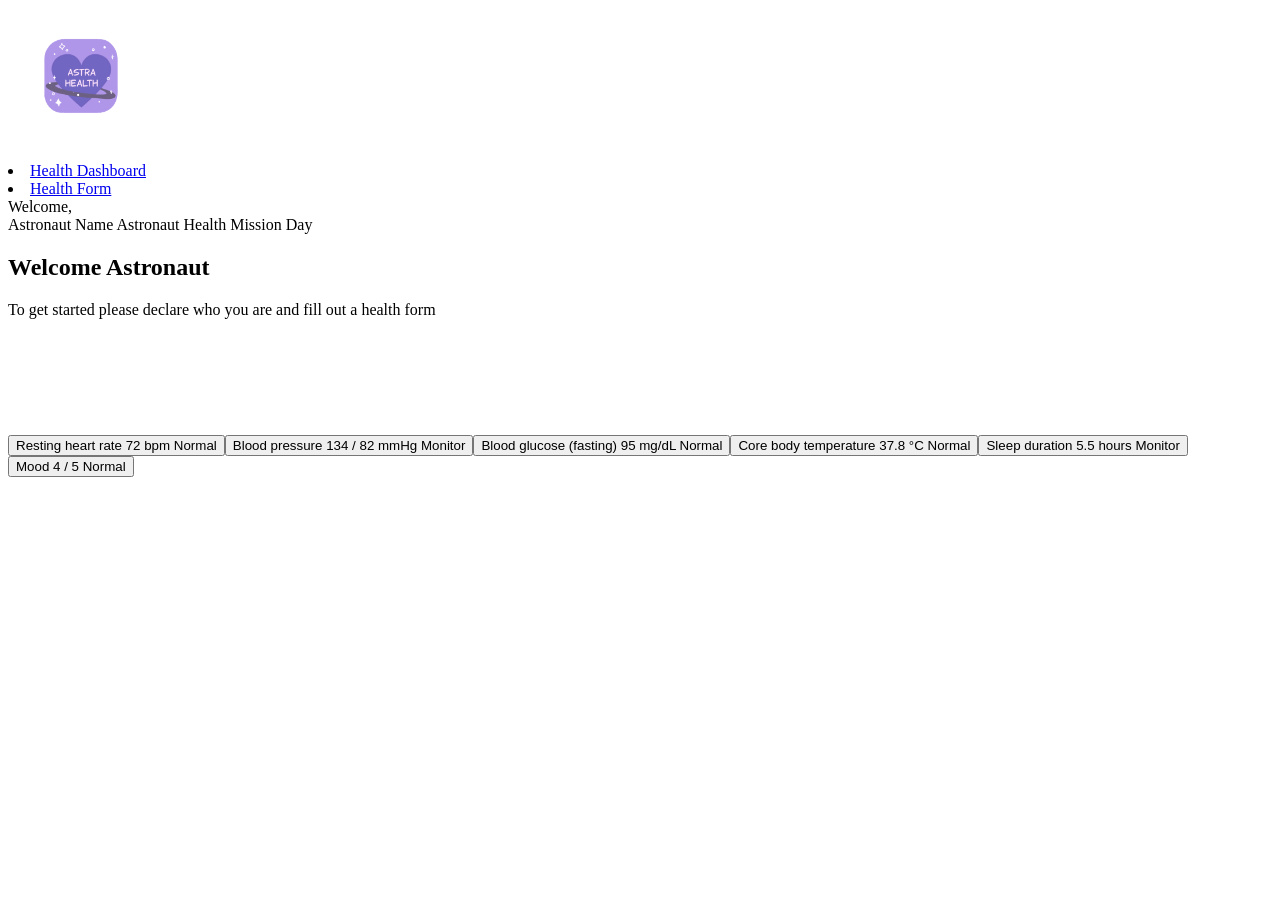
==== index.html @ d6a4c57e "Add logo and nav for landing page. Begin to work on welcome panel" ====
<!DOCTYPE html>
<html lang="en">
    <head>
        <meta charset="utf-8">
        <meta http-equiv="X-UA-Compatible" content="IE=edge">
        <title>Astra Health</title>
        <meta name="description" content="">
        <meta name="viewport" content="width=device-width, initial-scale=1">
        <link rel="stylesheet" href="./css/styles.css">
        <link rel="icon" href="data:,"
        <script src="https://cdn.jsdelivr.net/npm/chart.js@4.4.1/dist/chart.umd.min.js" defer></script>
    </head>
    <body> 
        <header>
            <a href="index.html">
                <img id="logo" src="./assets/logo.png"  alt="Logo with the name Astra Health. The design is a heart">
            </a>
            <nav>
                <li><a href="dashboard.html">Health Dashboard</a></li>
                <li><a href="form.html">Health Form</a></li>
                <span id="astronaut-name">Welcome, </span>
            </nav>
            <span id="astronaut-name">Astronaut Name</span> <span id="astronaut-health">Astronaut Health</span> <span id="mission-day">Mission Day</span>

        </header>
        
        <main>
            <div class="Welcom-panel">
                <h2 id="Welcome-astro">Welcome Astronaut</h2>
                <p>To get started please declare who you are and fill out a health form</p>
            </div>

            <div id="body-figure"></div>

            <div id="dashboard"></div>

            <div id="detail-panel"></div>

            <div id="space-weather"></div>

            <dialog id="log-dialog"></dialog>
        </main>

        <script type="module" src="js/app.js"></script>
    </body>
</html>
---- css/styles.css ----
:root {
    --status-ok: #1cfc03;
    --status-warn: #fcd303;
    --status-alert: #fc0324;
}

#body-figure {
    display: grid;
    padding: 30px;
    gap: 20px;
    min-height: auto;

    grid-template-columns: 1fr;
    grid-template-areas:
    "body-figure"
    "Dashboard"
    "detail-panel";
}

/* For desktop and for tablets */

@media (min-width: 760px) {
    #body-figure {
        grid-template-columns: 1fr 2fr;
        grid-template-areas:
        "dashboard  detail-panel"
        "body-figure";
    }
}

#logo {
    max-width: 150px;
    max-height: 150px;
}
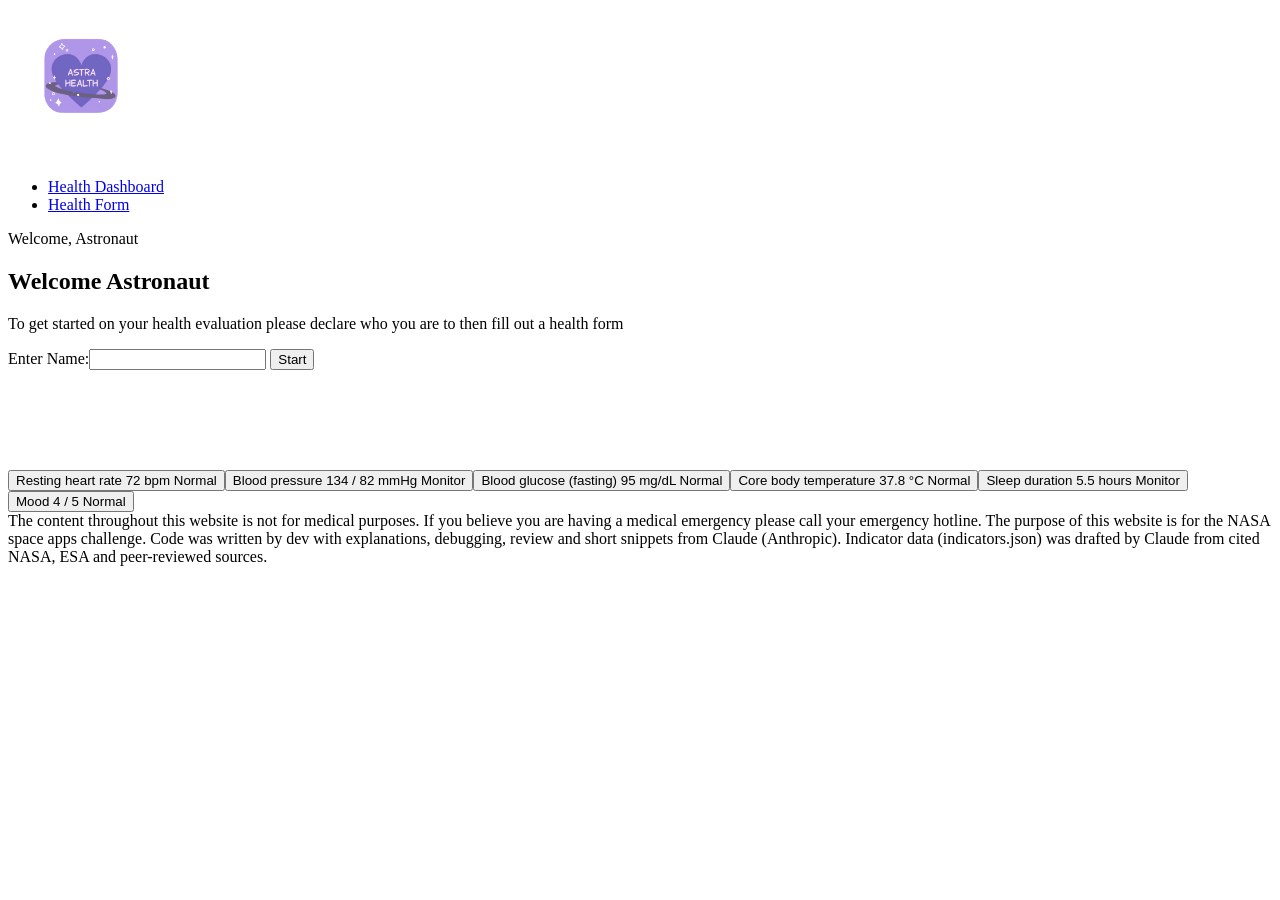
==== commit 825e5266: "Add connection to js pages for navigation/header. Insert footer. Fixe errors from importing and synt" ====
--- a/index.html
+++ b/index.html
@@ -16,18 +16,25 @@
                 <img id="logo" src="./assets/logo.png"  alt="Logo with the name Astra Health. The design is a heart">
             </a>
             <nav>
-                <li><a href="dashboard.html">Health Dashboard</a></li>
-                <li><a href="form.html">Health Form</a></li>
-                <span id="astronaut-name">Welcome, </span>
+                <ul>
+                    <li><a href="dashboard.html">Health Dashboard</a></li>
+                    <li><a href="form.html">Health Form</a></li>
+                </ul>
             </nav>
-            <span id="astronaut-name">Astronaut Name</span> <span id="astronaut-health">Astronaut Health</span> <span id="mission-day">Mission Day</span>
-
+            Welcome, <span id="astronaut-name"></span>
         </header>
         
         <main>
             <div class="Welcom-panel">
                 <h2 id="Welcome-astro">Welcome Astronaut</h2>
-                <p>To get started please declare who you are and fill out a health form</p>
+                <p>To get started on your health evaluation please declare who you are to then fill out a health form</p>
+
+                <div id="welcome-buttons">
+                    <form id="start-form">
+                        <label for="callsign">Enter Name:<input id="callsign"></label>
+                        <button id="start-btn" type="submit">Start</button>
+                    </form>
+                </div>
             </div>
 
             <div id="body-figure"></div>
@@ -41,6 +48,14 @@
             <dialog id="log-dialog"></dialog>
         </main>
 
+        <footer>
+            The content throughout this website is not for medical purposes. If you believe you are having a medical emergency please call
+            your emergency hotline. The purpose of this website is for the NASA space apps challenge. Code was written by dev with 
+            explanations, debugging, review and short snippets from Claude (Anthropic). 
+            Indicator data (indicators.json) was drafted by Claude from cited NASA, ESA and peer-reviewed sources.
+        </footer>
+
+        <script type="module" src="js/landing.js"></script>
         <script type="module" src="js/app.js"></script>
     </body>
 </html>
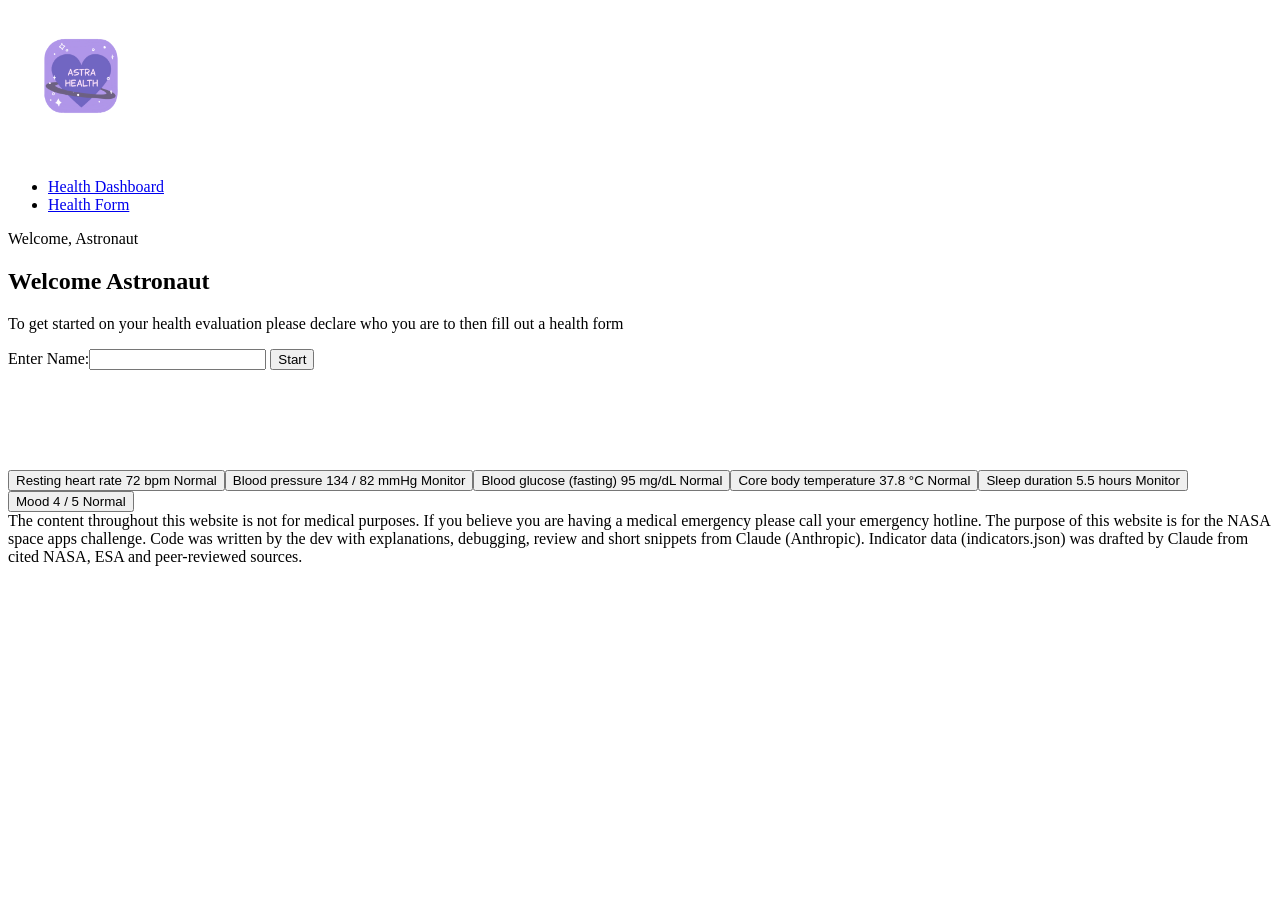
==== commit 0cf858cb: "Add connection/structure from form and JSON indicator to formhtml" ====
--- a/index.html
+++ b/index.html
@@ -50,7 +50,7 @@
 
         <footer>
             The content throughout this website is not for medical purposes. If you believe you are having a medical emergency please call
-            your emergency hotline. The purpose of this website is for the NASA space apps challenge. Code was written by dev with 
+            your emergency hotline. The purpose of this website is for the NASA space apps challenge. Code was written by the dev with 
             explanations, debugging, review and short snippets from Claude (Anthropic). 
             Indicator data (indicators.json) was drafted by Claude from cited NASA, ESA and peer-reviewed sources.
         </footer>
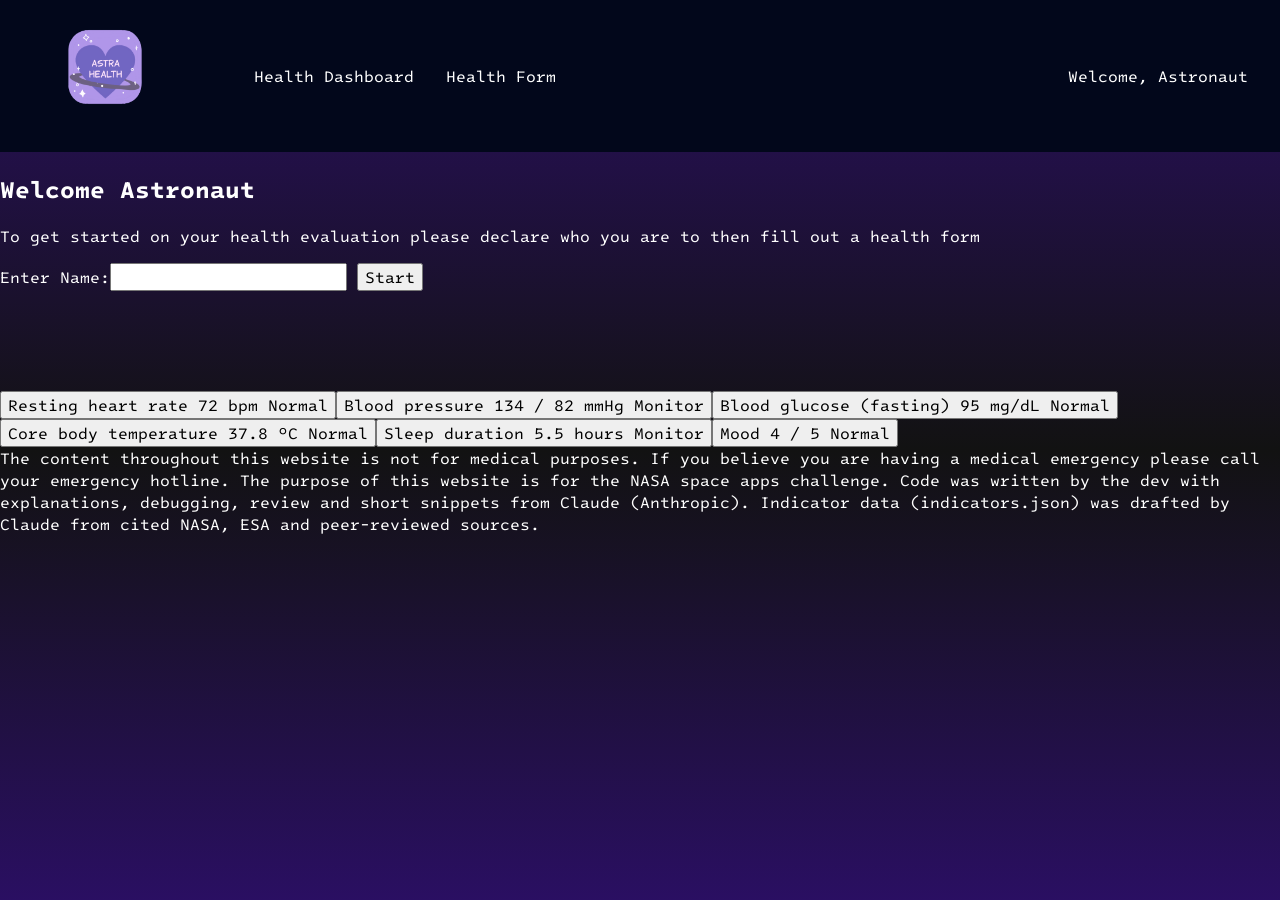
==== commit 91c7de99: "Add css to dahsboard, style according to the prototypes. Import more assets" ====
--- a/index.html
+++ b/index.html
@@ -7,6 +7,9 @@
         <meta name="description" content="">
         <meta name="viewport" content="width=device-width, initial-scale=1">
         <link rel="stylesheet" href="./css/styles.css">
+        <link rel="preconnect" href="https://fonts.googleapis.com">
+        <link rel="preconnect" href="https://fonts.gstatic.com" crossorigin>
+        <link href="https://fonts.googleapis.com/css2?family=Intel+One+Mono:ital,wght@0,300..700;1,300..700&display=swap" rel="stylesheet">
         <link rel="icon" href="data:,"
         <script src="https://cdn.jsdelivr.net/npm/chart.js@4.4.1/dist/chart.umd.min.js" defer></script>
     </head>
@@ -21,7 +24,9 @@
                     <li><a href="form.html">Health Form</a></li>
                 </ul>
             </nav>
-            Welcome, <span id="astronaut-name"></span>
+            <div class="welcome-head">
+                Welcome, <span id="astronaut-name"></span>
+            </div>
         </header>
         
         <main>
--- a/css/styles.css
+++ b/css/styles.css
@@ -2,6 +2,50 @@
     --status-ok: #1cfc03;
     --status-warn: #fcd303;
     --status-alert: #fc0324;
+    --bg-dark: #02071B;
+    --bg-purple: #2A0F62;
+    --border: #603AAE;
+    --accent: #B096E9;
+    --text: #fff;
+    --text-soft: #FDCEFE;
+}
+
+body {
+    margin: 0;
+    font-family: "Intel One Mono", monospace;
+    color: var(--text);
+    background: linear-gradient(var(--bg-purple), #121212, var(--bg-purple));
+    background-attachment: fixed;
+    min-height: 100vh;
+}
+
+header {
+    display: flex;
+    align-items: center;
+    gap: 2rem;
+    padding: 1rem 2rem;
+    background: var(--bg-dark);
+    max-height: 120px;
+    
+}
+
+nav ul {
+    display: flex;
+    gap: 2rem;
+    list-style: none;
+}
+
+nav a {
+    color: var(--text);
+    text-decoration: none;
+}
+
+.welcome-head {
+    margin-left: auto;
+}
+
+button, input, textarea, select {
+    font: inherit;
 }
 
 #body-figure {
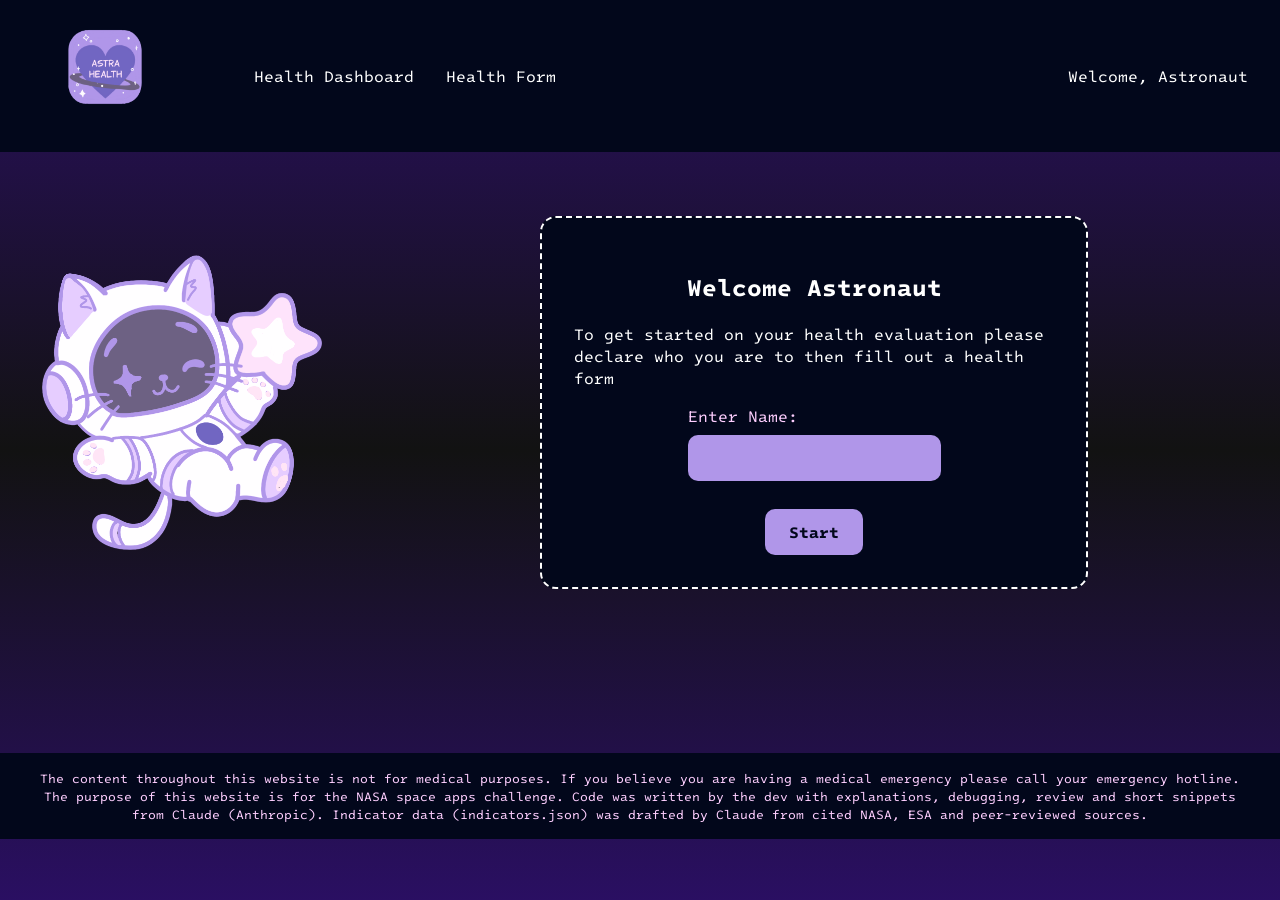
==== commit 89ff42d0: "Fix positioning of dashboard and ody. Add mascot. Revised footer. Added styling" ====
--- a/index.html
+++ b/index.html
@@ -7,6 +7,7 @@
         <meta name="description" content="">
         <meta name="viewport" content="width=device-width, initial-scale=1">
         <link rel="stylesheet" href="./css/styles.css">
+        <link rel="stylesheet" href="./css/landing.css"
         <link rel="preconnect" href="https://fonts.googleapis.com">
         <link rel="preconnect" href="https://fonts.gstatic.com" crossorigin>
         <link href="https://fonts.googleapis.com/css2?family=Intel+One+Mono:ital,wght@0,300..700;1,300..700&display=swap" rel="stylesheet">
@@ -16,7 +17,7 @@
     <body> 
         <header>
             <a href="index.html">
-                <img id="logo" src="./assets/logo.png"  alt="Logo with the name Astra Health. The design is a heart">
+                <img id="logo" src="./assets/logo.png"  alt="Logo with the name Astra Health. The design is a heart with a ring around it">
             </a>
             <nav>
                 <ul>
@@ -31,26 +32,22 @@
         
         <main>
             <div class="Welcom-panel">
-                <h2 id="Welcome-astro">Welcome Astronaut</h2>
-                <p>To get started on your health evaluation please declare who you are to then fill out a health form</p>
+                <img class="mascot" src="./assets/cat.png" alt="Cat mascot wearing an Astronaut suite">
+                <div class="panel">
+                    <h2 id="Welcome-astro">Welcome Astronaut</h2>
+                    <p>To get started on your health evaluation please declare who you are to then fill out a health form</p>
 
-                <div id="welcome-buttons">
-                    <form id="start-form">
-                        <label for="callsign">Enter Name:<input id="callsign"></label>
-                        <button id="start-btn" type="submit">Start</button>
-                    </form>
+                    <div id="welcome-buttons">
+                        <form id="start-form">
+                            <label for="callsign">Enter Name:<input id="callsign"></label>
+                            <button id="start-btn" type="submit">Start</button>
+                        </form>
+                    </div>
                 </div>
             </div>
 
             <div id="body-figure"></div>
 
-            <div id="dashboard"></div>
-
-            <div id="detail-panel"></div>
-
-            <div id="space-weather"></div>
-
-            <dialog id="log-dialog"></dialog>
         </main>
 
         <footer>
@@ -59,7 +56,6 @@
             explanations, debugging, review and short snippets from Claude (Anthropic). 
             Indicator data (indicators.json) was drafted by Claude from cited NASA, ESA and peer-reviewed sources.
         </footer>
-
         <script type="module" src="js/landing.js"></script>
         <script type="module" src="js/app.js"></script>
     </body>
--- a/css/styles.css
+++ b/css/styles.css
@@ -75,4 +75,73 @@
 #logo {
     max-width: 150px;
     max-height: 150px;
+}
+
+.panel {
+    background: var(--bg-dark);
+    border: 2px dashed var(--text);
+    border-radius: 16px;
+    padding: 2rem;
+    max-width: 480px;
+    margin: 2rem auto;
+}
+
+#health-form {
+    display: flex;
+    flex-direction: column;
+    gap: 0.5rem;
+}
+
+input {
+    background: var(--accent);
+    border: none;
+    border-radius: 10px;
+    padding: 0.75rem;
+    color: var(--bg-dark);
+    margin-bottom: 0.75rem;
+}
+
+button[type="submit"], #zone-close {
+    background: var(--accent);
+    color: var(--bg-dark);
+    border: none;
+    border-radius: 10px;
+    padding: 0.75rem 1.5rem;
+    cursor: pointer;
+    font-weight: bold;
+}
+
+#start-form {
+    display: flex;
+    flex-direction: column;
+    align-items: center;
+    gap: 1rem;
+}
+
+#start-form label {
+    display: flex;
+    flex-direction: column;
+    gap: 0.5rem;
+}
+
+label { 
+    color: var(--text-soft); 
+}
+
+main h2 { 
+    text-align: center; 
+}
+
+.mascot {
+    width: 500px;
+    height: auto;
+}
+
+
+footer {
+    background-color: var(--bg-dark);
+    text-align: center;
+    padding: 1rem 2rem;
+    font-size: 0.8rem;
+    color: var(--text-soft);
 }
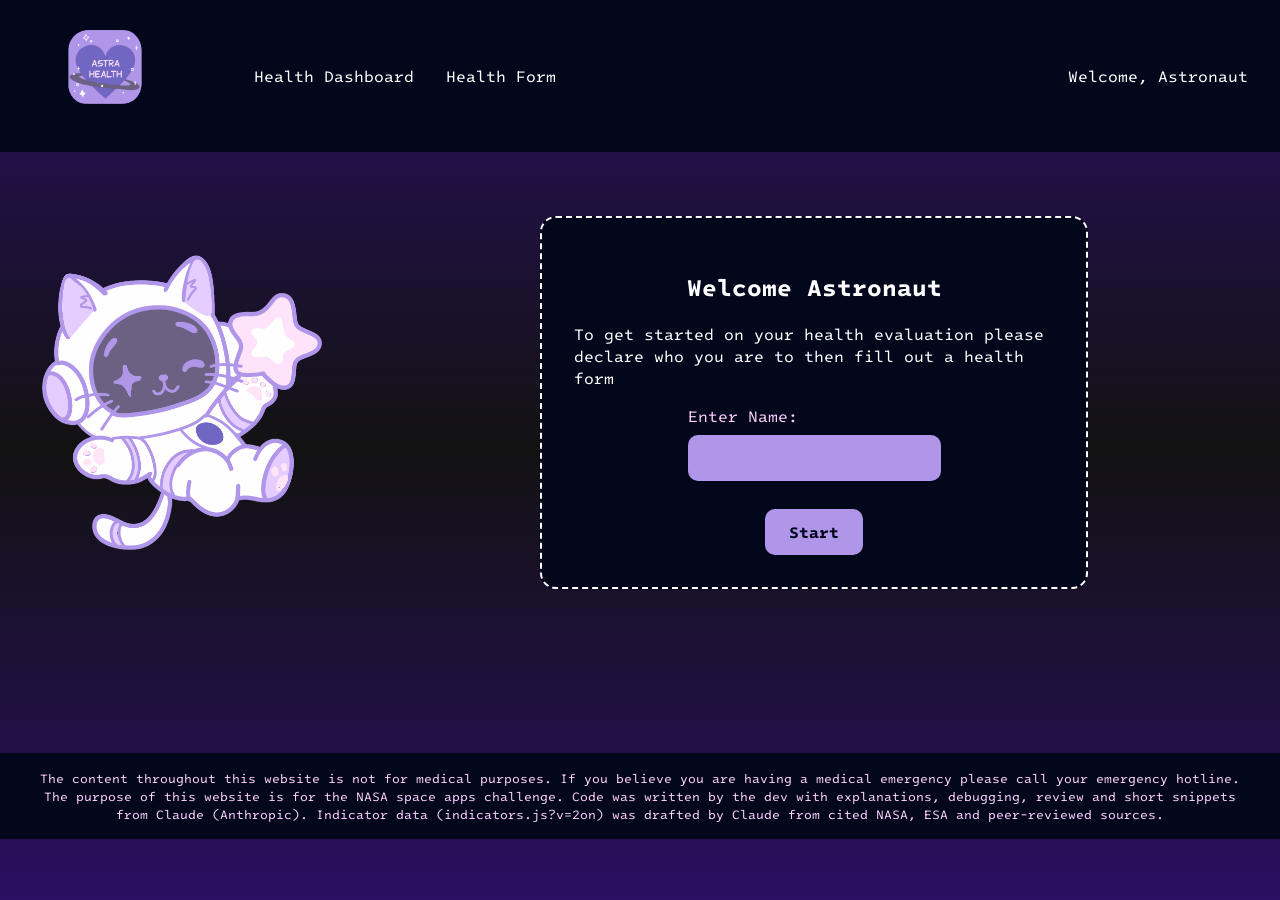
==== commit b7bc1f6e: "Fix caching for health form. Adjust style" ====
--- a/index.html
+++ b/index.html
@@ -6,13 +6,13 @@
         <title>Astra Health</title>
         <meta name="description" content="">
         <meta name="viewport" content="width=device-width, initial-scale=1">
-        <link rel="stylesheet" href="./css/styles.css">
-        <link rel="stylesheet" href="./css/landing.css"
+        <link rel="stylesheet" href="./css/styles.css?v=2">
+        <link rel="stylesheet" href="./css/landing.css?v=2"
         <link rel="preconnect" href="https://fonts.googleapis.com">
         <link rel="preconnect" href="https://fonts.gstatic.com" crossorigin>
         <link href="https://fonts.googleapis.com/css2?family=Intel+One+Mono:ital,wght@0,300..700;1,300..700&display=swap" rel="stylesheet">
         <link rel="icon" href="data:,"
-        <script src="https://cdn.jsdelivr.net/npm/chart.js@4.4.1/dist/chart.umd.min.js" defer></script>
+        <script src="https://cdn.js?v=2delivr.net/npm/chart.js?v=2@4.4.1/dist/chart.umd.min.js?v=2" defer></script>
     </head>
     <body> 
         <header>
@@ -54,9 +54,9 @@
             The content throughout this website is not for medical purposes. If you believe you are having a medical emergency please call
             your emergency hotline. The purpose of this website is for the NASA space apps challenge. Code was written by the dev with 
             explanations, debugging, review and short snippets from Claude (Anthropic). 
-            Indicator data (indicators.json) was drafted by Claude from cited NASA, ESA and peer-reviewed sources.
+            Indicator data (indicators.js?v=2on) was drafted by Claude from cited NASA, ESA and peer-reviewed sources.
         </footer>
-        <script type="module" src="js/landing.js"></script>
-        <script type="module" src="js/app.js"></script>
+        <script type="module" src="js/landing.js?v=2"></script>
+        <script type="module" src="js/app.js?v=2"></script>
     </body>
 </html>
--- a/css/styles.css
+++ b/css/styles.css
@@ -124,6 +124,10 @@
     gap: 0.5rem;
 }
 
+#health-btn {
+    border-radius: 8px;
+}
+
 label { 
     color: var(--text-soft); 
 }
@@ -144,4 +148,4 @@
     padding: 1rem 2rem;
     font-size: 0.8rem;
     color: var(--text-soft);
-}+}
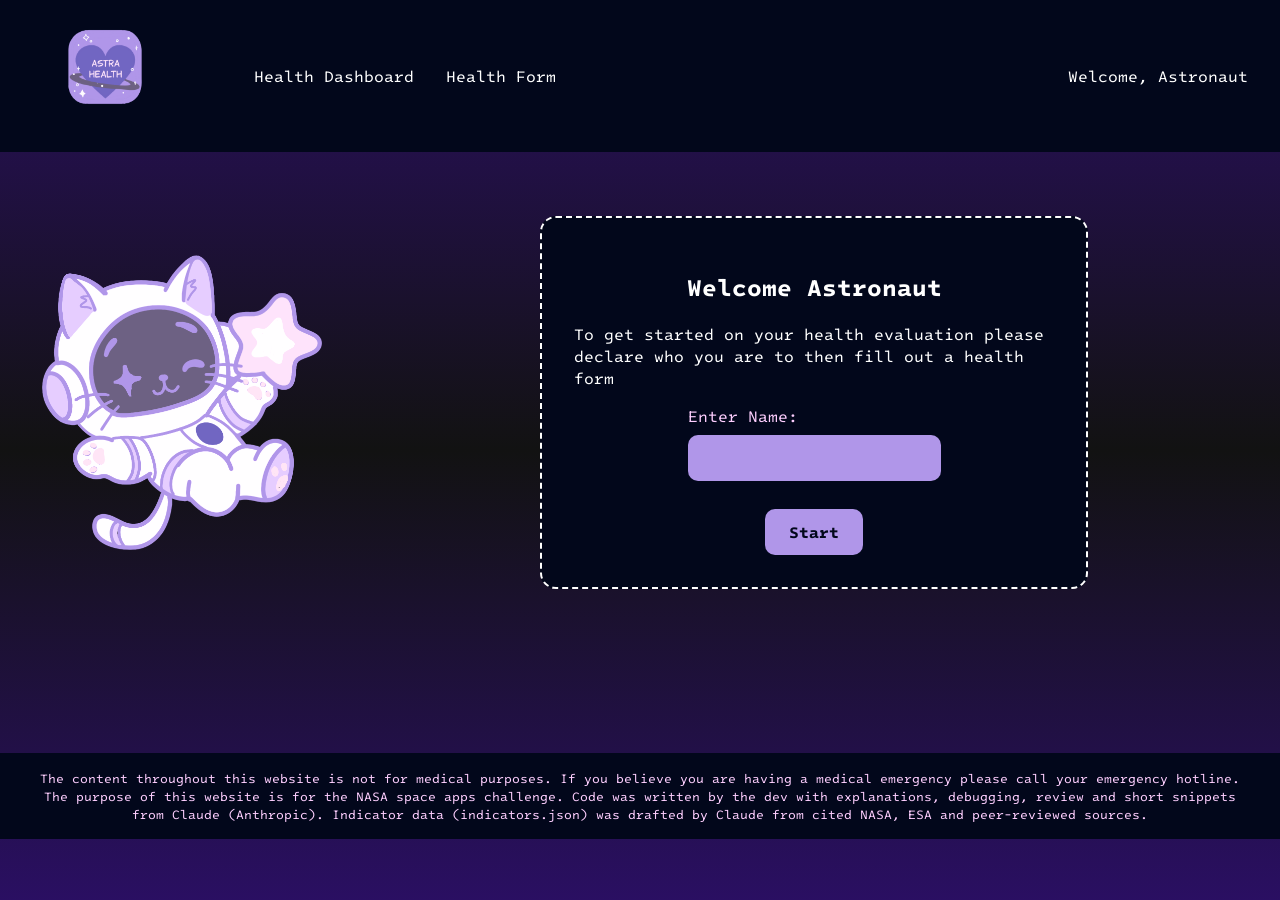
==== commit 7d31dcba: "Fix bug for forms again. Change all v2 to v3 aswell" ====
--- a/index.html
+++ b/index.html
@@ -6,13 +6,12 @@
         <title>Astra Health</title>
         <meta name="description" content="">
         <meta name="viewport" content="width=device-width, initial-scale=1">
-        <link rel="stylesheet" href="./css/styles.css?v=2">
-        <link rel="stylesheet" href="./css/landing.css?v=2"
+        <link rel="stylesheet" href="./css/styles.css?v=3">
+        <link rel="stylesheet" href="./css/landing.css?v=3"
         <link rel="preconnect" href="https://fonts.googleapis.com">
         <link rel="preconnect" href="https://fonts.gstatic.com" crossorigin>
         <link href="https://fonts.googleapis.com/css2?family=Intel+One+Mono:ital,wght@0,300..700;1,300..700&display=swap" rel="stylesheet">
-        <link rel="icon" href="data:,"
-        <script src="https://cdn.js?v=2delivr.net/npm/chart.js?v=2@4.4.1/dist/chart.umd.min.js?v=2" defer></script>
+        <link rel="icon" href="data:,">
     </head>
     <body> 
         <header>
@@ -54,9 +53,9 @@
             The content throughout this website is not for medical purposes. If you believe you are having a medical emergency please call
             your emergency hotline. The purpose of this website is for the NASA space apps challenge. Code was written by the dev with 
             explanations, debugging, review and short snippets from Claude (Anthropic). 
-            Indicator data (indicators.js?v=2on) was drafted by Claude from cited NASA, ESA and peer-reviewed sources.
+            Indicator data (indicators.json) was drafted by Claude from cited NASA, ESA and peer-reviewed sources.
         </footer>
-        <script type="module" src="js/landing.js?v=2"></script>
-        <script type="module" src="js/app.js?v=2"></script>
+        <script type="module" src="js/landing.js?v=3"></script>
+        <script type="module" src="js/app.js?v=3"></script>
     </body>
 </html>
